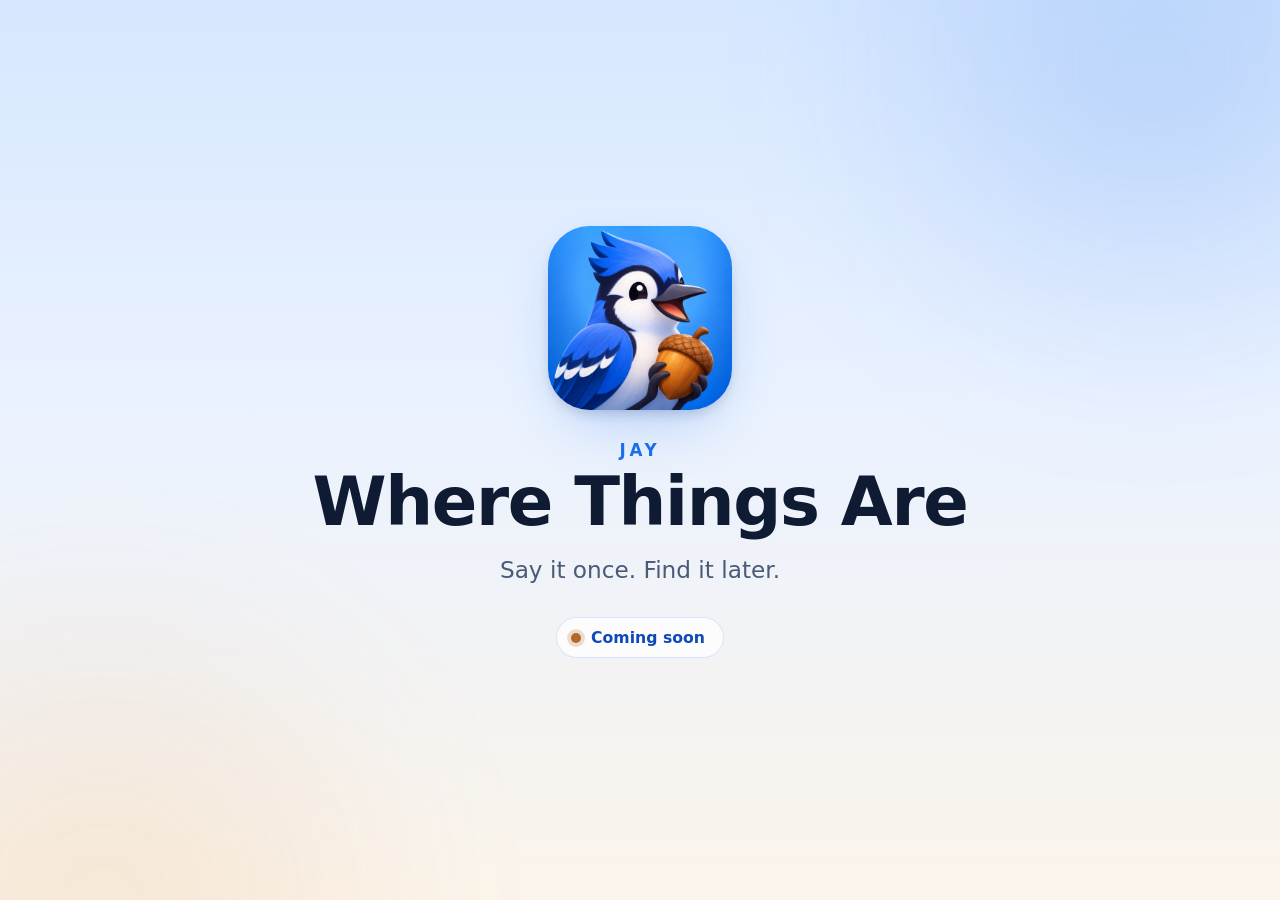
==== index.html @ 3fdbd0a0 "Placeholder page for wherethingsare.at Co-Authored-By: Claude Fable 5.2 <noreply@anthropic.com>" ====
<!doctype html>
<html lang="en">
<head>
<meta charset="utf-8">
<meta name="viewport" content="width=device-width, initial-scale=1, viewport-fit=cover">
<title>Jay: Where Things Are</title>
<meta name="description" content="Jay remembers where your things are. Say it once, find it later. Coming soon.">
<meta name="theme-color" content="#EAF2FF" media="(prefers-color-scheme: light)">
<meta name="theme-color" content="#0B1730" media="(prefers-color-scheme: dark)">
<link rel="canonical" href="https://wherethingsare.at/">
<link rel="icon" type="image/png" sizes="32x32" href="/favicon-32.png">
<link rel="apple-touch-icon" href="/apple-touch-icon.png">
<link rel="manifest" href="/site.webmanifest">
<meta property="og:type" content="website">
<meta property="og:url" content="https://wherethingsare.at/">
<meta property="og:title" content="Jay: Where Things Are">
<meta property="og:description" content="Say it once. Find it later.">
<meta property="og:image" content="https://wherethingsare.at/icon-512.png">
<meta name="twitter:card" content="summary">
<style>
  :root {
    color-scheme: light dark;
    --jay: #1C6EE8;
    --jay-deep: #0F4AB8;
    --acorn: #B4682B;
    --ink: #0E1B33;
    --soft: #4A5A78;
    --sky-top: #D6E7FF;
    --sky-mid: #EAF2FF;
    --sky-low: #FBF4EA;
    --pill: rgba(255, 255, 255, 0.72);
    --pill-edge: rgba(28, 110, 232, 0.16);
    --glow: rgba(28, 110, 232, 0.30);
  }
  @media (prefers-color-scheme: dark) {
    :root {
      --jay: #6EA8FF;
      --jay-deep: #9CC3FF;
      --acorn: #E0A062;
      --ink: #F2F6FF;
      --soft: #A9B8D6;
      --sky-top: #0B1730;
      --sky-mid: #0F2147;
      --sky-low: #1B1A22;
      --pill: rgba(255, 255, 255, 0.08);
      --pill-edge: rgba(255, 255, 255, 0.14);
      --glow: rgba(60, 130, 255, 0.35);
    }
  }
  * { box-sizing: border-box; }
  html, body { height: 100%; margin: 0; }
  body {
    font-family: ui-rounded, "SF Pro Rounded", "Nunito", system-ui, -apple-system, "Segoe UI", Roboto, sans-serif;
    color: var(--ink);
    background: linear-gradient(180deg, var(--sky-top) 0%, var(--sky-mid) 45%, var(--sky-low) 100%) fixed;
    -webkit-font-smoothing: antialiased;
    overflow-x: hidden;
  }
  /* Two soft clouds of colour behind everything. */
  body::before, body::after {
    content: "";
    position: fixed;
    width: 60vmax; height: 60vmax;
    border-radius: 50%;
    filter: blur(80px);
    opacity: 0.55;
    pointer-events: none;
    z-index: 0;
  }
  body::before { background: radial-gradient(circle, rgba(28, 110, 232, 0.35), transparent 65%); top: -25vmax; right: -20vmax; }
  body::after { background: radial-gradient(circle, rgba(224, 150, 80, 0.30), transparent 65%); bottom: -30vmax; left: -22vmax; }

  main {
    position: relative;
    z-index: 1;
    min-height: 100%;
    min-height: 100dvh;
    display: flex;
    flex-direction: column;
    align-items: center;
    justify-content: center;
    text-align: center;
    padding: max(32px, env(safe-area-inset-top)) 24px max(32px, env(safe-area-inset-bottom));
    gap: 0;
  }
  .icon {
    width: clamp(132px, 34vw, 184px);
    height: auto;
    aspect-ratio: 1;
    border-radius: 22.5%;
    box-shadow: 0 24px 60px -18px var(--glow), 0 6px 18px -8px rgba(14, 27, 51, 0.35);
    animation: bob 5s ease-in-out infinite;
  }
  @keyframes bob {
    0%, 100% { transform: translateY(0) rotate(-1.5deg); }
    50% { transform: translateY(-10px) rotate(1.5deg); }
  }
  @media (prefers-reduced-motion: reduce) { .icon { animation: none; } }

  .name {
    margin: 30px 0 0;
    font-size: 1.05rem;
    font-weight: 700;
    letter-spacing: 0.22em;
    text-transform: uppercase;
    color: var(--jay);
  }
  h1 {
    margin: 8px 0 0;
    font-size: clamp(2.4rem, 9vw, 4.2rem);
    font-weight: 800;
    line-height: 1.04;
    letter-spacing: -0.02em;
    text-wrap: balance;
  }
  .slogan {
    margin: 18px 0 0;
    font-size: clamp(1.15rem, 3.6vw, 1.45rem);
    font-weight: 500;
    color: var(--soft);
    text-wrap: balance;
  }
  .soon {
    margin-top: 34px;
    display: inline-flex;
    align-items: center;
    gap: 10px;
    padding: 10px 18px 10px 14px;
    border-radius: 999px;
    background: var(--pill);
    border: 1px solid var(--pill-edge);
    -webkit-backdrop-filter: blur(12px);
    backdrop-filter: blur(12px);
    font-size: 0.98rem;
    font-weight: 600;
    color: var(--jay-deep);
  }
  .soon::before {
    content: "";
    width: 10px; height: 10px;
    border-radius: 50%;
    background: var(--acorn);
    box-shadow: 0 0 0 4px color-mix(in srgb, var(--acorn) 22%, transparent);
  }
</style>
</head>
<body>
<main>
  <img class="icon" src="/icon-512.png" width="512" height="512" alt="Jay, a blue jay holding an acorn">
  <p class="name">Jay</p>
  <h1>Where Things Are</h1>
  <p class="slogan" data-de="Einmal sagen. Später finden.">Say it once. Find it later.</p>
  <p class="soon" data-de="Bald da">Coming soon</p>
</main>
<script>
  // German visitors get the German lines; the name stays as it is.
  if ((navigator.language || "").toLowerCase().startsWith("de")) {
    document.documentElement.lang = "de";
    document.querySelectorAll("[data-de]").forEach(function (el) { el.textContent = el.dataset.de; });
  }
</script>
</body>
</html>
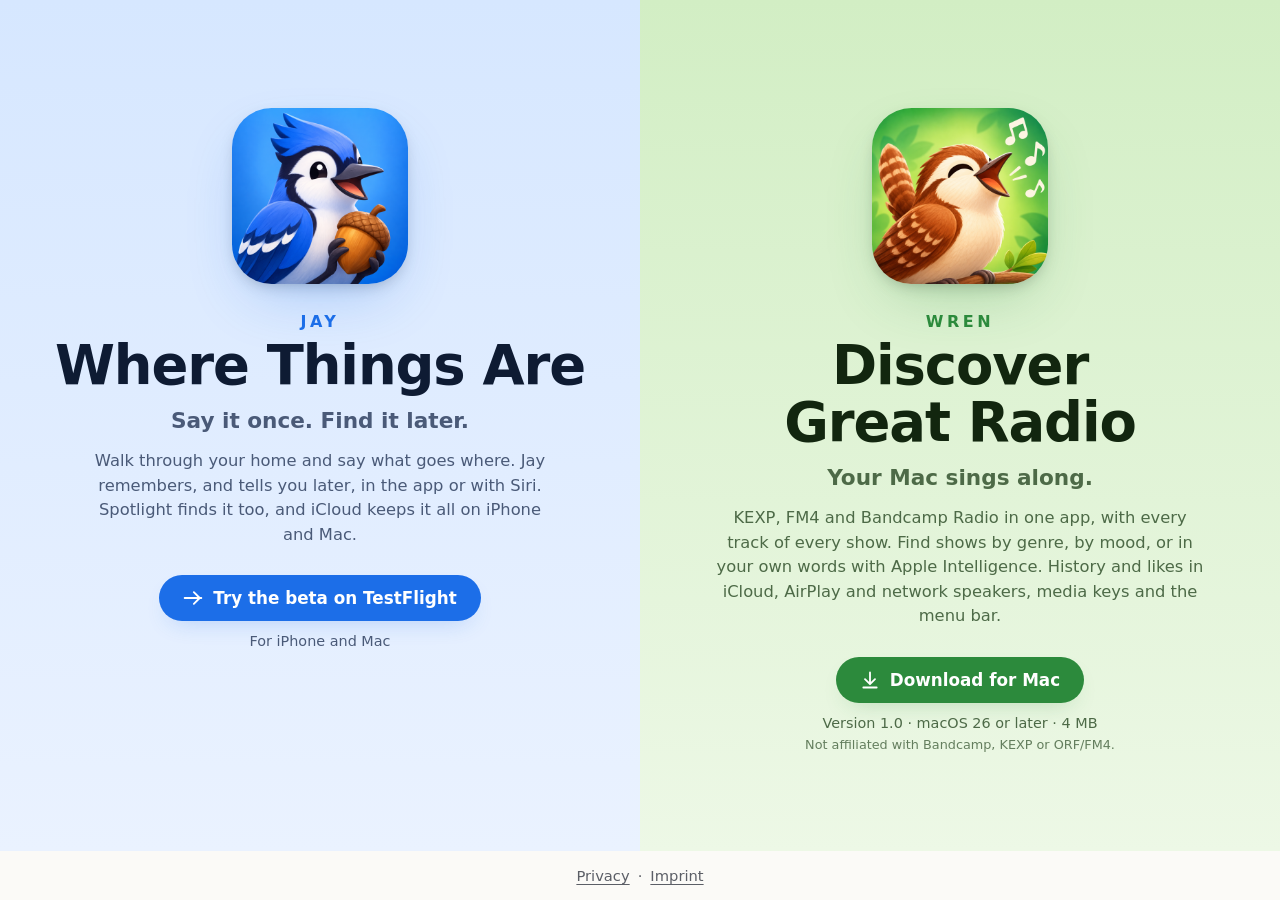
==== commit e95f758b: "Home page for Jay and Wren, with privacy and imprint The placeholder becomes a home page for both ap" ====
--- a/index.html
+++ b/index.html
@@ -3,8 +3,8 @@
 <head>
 <meta charset="utf-8">
 <meta name="viewport" content="width=device-width, initial-scale=1, viewport-fit=cover">
-<title>Jay: Where Things Are</title>
-<meta name="description" content="Jay remembers where your things are. Say it once, find it later. Coming soon.">
+<title>Jay and Wren</title>
+<meta name="description" content="Two small apps for iPhone and Mac. Jay remembers where your things are. Wren finds great radio, natively on your Mac.">
 <meta name="theme-color" content="#EAF2FF" media="(prefers-color-scheme: light)">
 <meta name="theme-color" content="#0B1730" media="(prefers-color-scheme: dark)">
 <link rel="canonical" href="https://wherethingsare.at/">
@@ -13,147 +13,188 @@
 <link rel="manifest" href="/site.webmanifest">
 <meta property="og:type" content="website">
 <meta property="og:url" content="https://wherethingsare.at/">
-<meta property="og:title" content="Jay: Where Things Are">
-<meta property="og:description" content="Say it once. Find it later.">
+<meta property="og:title" content="Jay and Wren">
+<meta property="og:description" content="Jay remembers where your things are. Wren finds great radio, natively on your Mac.">
 <meta property="og:image" content="https://wherethingsare.at/icon-512.png">
 <meta name="twitter:card" content="summary">
 <style>
   :root {
     color-scheme: light dark;
     --jay: #1C6EE8;
-    --jay-deep: #0F4AB8;
-    --acorn: #B4682B;
-    --ink: #0E1B33;
-    --soft: #4A5A78;
-    --sky-top: #D6E7FF;
-    --sky-mid: #EAF2FF;
-    --sky-low: #FBF4EA;
-    --pill: rgba(255, 255, 255, 0.72);
-    --pill-edge: rgba(28, 110, 232, 0.16);
-    --glow: rgba(28, 110, 232, 0.30);
+    --jay-ink: #0E1B33;
+    --jay-soft: #4A5A78;
+    --jay-top: #D6E7FF;
+    --jay-low: #EAF2FF;
+    --jay-glow: rgba(28, 110, 232, 0.30);
+    --wren: #2C8A3C;
+    --wren-ink: #12260F;
+    --wren-soft: #4D6A47;
+    --wren-top: #D2EEC4;
+    --wren-low: #EDF8E6;
+    --wren-glow: rgba(44, 138, 60, 0.30);
+    --foot: #FBFAF7;
+    --foot-ink: #5B5E66;
   }
   @media (prefers-color-scheme: dark) {
     :root {
       --jay: #6EA8FF;
-      --jay-deep: #9CC3FF;
-      --acorn: #E0A062;
-      --ink: #F2F6FF;
-      --soft: #A9B8D6;
-      --sky-top: #0B1730;
-      --sky-mid: #0F2147;
-      --sky-low: #1B1A22;
-      --pill: rgba(255, 255, 255, 0.08);
-      --pill-edge: rgba(255, 255, 255, 0.14);
-      --glow: rgba(60, 130, 255, 0.35);
+      --jay-ink: #F2F6FF;
+      --jay-soft: #A9B8D6;
+      --jay-top: #0B1730;
+      --jay-low: #0F2147;
+      --jay-glow: rgba(60, 130, 255, 0.35);
+      --wren: #7DD38B;
+      --wren-ink: #F0FAEE;
+      --wren-soft: #A7C3A1;
+      --wren-top: #0C1D10;
+      --wren-low: #12301A;
+      --wren-glow: rgba(110, 210, 120, 0.30);
+      --foot: #141414;
+      --foot-ink: #A3A6AD;
     }
   }
   * { box-sizing: border-box; }
-  html, body { height: 100%; margin: 0; }
+  html, body { margin: 0; min-height: 100%; }
   body {
-    font-family: ui-rounded, "SF Pro Rounded", "Nunito", system-ui, -apple-system, "Segoe UI", Roboto, sans-serif;
-    color: var(--ink);
-    background: linear-gradient(180deg, var(--sky-top) 0%, var(--sky-mid) 45%, var(--sky-low) 100%) fixed;
-    -webkit-font-smoothing: antialiased;
-    overflow-x: hidden;
-  }
-  /* Two soft clouds of colour behind everything. */
-  body::before, body::after {
-    content: "";
-    position: fixed;
-    width: 60vmax; height: 60vmax;
-    border-radius: 50%;
-    filter: blur(80px);
-    opacity: 0.55;
-    pointer-events: none;
-    z-index: 0;
-  }
-  body::before { background: radial-gradient(circle, rgba(28, 110, 232, 0.35), transparent 65%); top: -25vmax; right: -20vmax; }
-  body::after { background: radial-gradient(circle, rgba(224, 150, 80, 0.30), transparent 65%); bottom: -30vmax; left: -22vmax; }
-
-  main {
-    position: relative;
-    z-index: 1;
-    min-height: 100%;
     min-height: 100dvh;
     display: flex;
     flex-direction: column;
+    font-family: ui-rounded, "SF Pro Rounded", "Nunito", system-ui, -apple-system, "Segoe UI", Roboto, sans-serif;
+    -webkit-font-smoothing: antialiased;
+    background: var(--foot);
+  }
+  .split {
+    flex: 1;
+    display: grid;
+    grid-template-columns: 1fr 1fr;
+  }
+  @media (max-width: 780px) {
+    .split { grid-template-columns: 1fr; }
+    .split section { padding-top: max(44px, env(safe-area-inset-top)); padding-bottom: 48px; }
+  }
+  section {
+    display: flex;
+    flex-direction: column;
     align-items: center;
-    justify-content: center;
+    justify-content: flex-start;
     text-align: center;
-    padding: max(32px, env(safe-area-inset-top)) 24px max(32px, env(safe-area-inset-bottom));
-    gap: 0;
-  }
+    /* From the top, so the birds sit level even when one title wraps. */
+    padding: max(clamp(48px, 12vh, 132px), env(safe-area-inset-top)) 28px 56px;
+  }
+  .jay { --accent: var(--jay); --ink: var(--jay-ink); --soft: var(--jay-soft); --glow: var(--jay-glow);
+         background: linear-gradient(180deg, var(--jay-top), var(--jay-low)); color: var(--jay-ink); }
+  .wren { --accent: var(--wren); --ink: var(--wren-ink); --soft: var(--wren-soft); --glow: var(--wren-glow);
+          background: linear-gradient(180deg, var(--wren-top), var(--wren-low)); color: var(--wren-ink); }
   .icon {
-    width: clamp(132px, 34vw, 184px);
+    width: clamp(120px, 26vw, 176px);
     height: auto;
     aspect-ratio: 1;
     border-radius: 22.5%;
-    box-shadow: 0 24px 60px -18px var(--glow), 0 6px 18px -8px rgba(14, 27, 51, 0.35);
+    box-shadow: 0 24px 60px -18px var(--glow), 0 6px 18px -8px rgba(0, 0, 0, 0.35);
     animation: bob 5s ease-in-out infinite;
   }
+  .wren .icon { animation-delay: -2.5s; }
   @keyframes bob {
     0%, 100% { transform: translateY(0) rotate(-1.5deg); }
     50% { transform: translateY(-10px) rotate(1.5deg); }
   }
   @media (prefers-reduced-motion: reduce) { .icon { animation: none; } }
-
   .name {
-    margin: 30px 0 0;
-    font-size: 1.05rem;
+    margin: 28px 0 0;
+    font-size: 1rem;
     font-weight: 700;
     letter-spacing: 0.22em;
     text-transform: uppercase;
-    color: var(--jay);
+    color: var(--accent);
   }
   h1 {
-    margin: 8px 0 0;
-    font-size: clamp(2.4rem, 9vw, 4.2rem);
+    margin: 6px 0 0;
+    font-size: clamp(2.1rem, 5vw, 3.4rem);
     font-weight: 800;
-    line-height: 1.04;
+    line-height: 1.05;
     letter-spacing: -0.02em;
     text-wrap: balance;
   }
   .slogan {
-    margin: 18px 0 0;
-    font-size: clamp(1.15rem, 3.6vw, 1.45rem);
-    font-weight: 500;
+    margin: 14px 0 0;
+    font-size: clamp(1.1rem, 2.4vw, 1.35rem);
+    font-weight: 600;
     color: var(--soft);
     text-wrap: balance;
   }
-  .soon {
-    margin-top: 34px;
+  .about {
+    margin: 16px 0 0;
+    max-width: 30em;
+    font-size: 1.02rem;
+    line-height: 1.5;
+    color: var(--soft);
+    text-wrap: pretty;
+  }
+  .button {
+    margin-top: 28px;
     display: inline-flex;
     align-items: center;
     gap: 10px;
-    padding: 10px 18px 10px 14px;
+    padding: 13px 24px;
     border-radius: 999px;
-    background: var(--pill);
-    border: 1px solid var(--pill-edge);
-    -webkit-backdrop-filter: blur(12px);
-    backdrop-filter: blur(12px);
-    font-size: 0.98rem;
-    font-weight: 600;
-    color: var(--jay-deep);
-  }
-  .soon::before {
-    content: "";
-    width: 10px; height: 10px;
-    border-radius: 50%;
-    background: var(--acorn);
-    box-shadow: 0 0 0 4px color-mix(in srgb, var(--acorn) 22%, transparent);
-  }
+    background: var(--accent);
+    color: #fff;
+    font-size: 1.05rem;
+    font-weight: 700;
+    text-decoration: none;
+    box-shadow: 0 10px 24px -12px var(--glow);
+    transition: transform 0.15s ease;
+  }
+  @media (prefers-color-scheme: dark) { .button { color: #0B0F14; } }
+  .button:hover { transform: translateY(-2px); }
+  .button:focus-visible { outline: 3px solid var(--ink); outline-offset: 3px; }
+  .button svg { width: 20px; height: 20px; }
+  .note { margin: 12px 0 0; font-size: 0.9rem; color: var(--soft); }
+  .fine { margin: 6px 0 0; font-size: 0.8rem; color: var(--soft); opacity: 0.85; }
+  footer {
+    padding: 16px 24px max(16px, env(safe-area-inset-bottom));
+    text-align: center;
+    font-size: 0.92rem;
+    color: var(--foot-ink);
+  }
+  footer a { color: inherit; text-underline-offset: 3px; }
+  footer span { margin: 0 8px; }
 </style>
 </head>
 <body>
-<main>
-  <img class="icon" src="/icon-512.png" width="512" height="512" alt="Jay, a blue jay holding an acorn">
-  <p class="name">Jay</p>
-  <h1>Where Things Are</h1>
-  <p class="slogan" data-de="Einmal sagen. Später finden.">Say it once. Find it later.</p>
-  <p class="soon" data-de="Bald da">Coming soon</p>
+<main class="split">
+  <section class="jay">
+    <img class="icon" src="/icon-512.png" width="512" height="512" alt="Jay, a blue jay holding an acorn">
+    <p class="name">Jay</p>
+    <h1>Where Things Are</h1>
+    <p class="slogan" data-de="Einmal sagen. Später finden.">Say it once. Find it later.</p>
+    <p class="about" data-de="Geh durch die Wohnung und sag, was wo liegt. Jay merkt es sich und sagt es dir später, in der App oder mit Siri. Auch Spotlight findet es, und über iCloud ist alles auf iPhone und Mac.">Walk through your home and say what goes where. Jay remembers, and tells you later, in the app or with Siri. Spotlight finds it too, and iCloud keeps it all on iPhone and Mac.</p>
+    <a class="button" href="https://testflight.apple.com/join/M3QuCw3m">
+      <svg viewBox="0 0 24 24" fill="none" stroke="currentColor" stroke-width="2.2" stroke-linecap="round" stroke-linejoin="round" aria-hidden="true"><path d="M2 12h20M13 5l7 7-7 7"/></svg>
+      <span data-de="Beta auf TestFlight testen">Try the beta on TestFlight</span>
+    </a>
+    <p class="note" data-de="Für iPhone und Mac">For iPhone and Mac</p>
+  </section>
+
+  <section class="wren">
+    <img class="icon" src="/wren-512.png" width="512" height="512" alt="Wren, a singing wren on a branch">
+    <p class="name">Wren</p>
+    <h1 data-de="Radio entdecken">Discover Great Radio</h1>
+    <p class="slogan" data-de="Dein Mac singt mit.">Your Mac sings along.</p>
+    <p class="about" data-de="KEXP, FM4 und Bandcamp Radio in einer App, mit jedem Titel jeder Sendung. Finde Sendungen nach Genre, Stimmung oder in deinen eigenen Worten, mit Apple Intelligence. Verlauf und Favoriten über iCloud, AirPlay und Netzwerk-Lautsprecher, Medientasten und Menüleiste.">KEXP, FM4 and Bandcamp Radio in one app, with every track of every show. Find shows by genre, by mood, or in your own words with Apple Intelligence. History and likes in iCloud, AirPlay and network speakers, media keys and the menu bar.</p>
+    <a class="button" href="/downloads/Wren-1.0.zip" download>
+      <svg viewBox="0 0 24 24" fill="none" stroke="currentColor" stroke-width="2.2" stroke-linecap="round" stroke-linejoin="round" aria-hidden="true"><path d="M12 3v13M6 11l6 6 6-6M4 21h16"/></svg>
+      <span data-de="Für den Mac laden">Download for Mac</span>
+    </a>
+    <p class="note" data-de="Version 1.0 · ab macOS 26 · 4 MB">Version 1.0 · macOS 26 or later · 4 MB</p>
+    <p class="fine" data-de="Nicht verbunden mit Bandcamp, KEXP oder ORF/FM4.">Not affiliated with Bandcamp, KEXP or ORF/FM4.</p>
+  </section>
 </main>
+<footer>
+  <a href="/privacy.html" data-de="Datenschutz">Privacy</a><span aria-hidden="true">·</span><a href="/imprint.html" data-de="Impressum">Imprint</a>
+</footer>
 <script>
-  // German visitors get the German lines; the name stays as it is.
+  // German visitors get the German lines; the names stay as they are.
   if ((navigator.language || "").toLowerCase().startsWith("de")) {
     document.documentElement.lang = "de";
     document.querySelectorAll("[data-de]").forEach(function (el) { el.textContent = el.dataset.de; });
